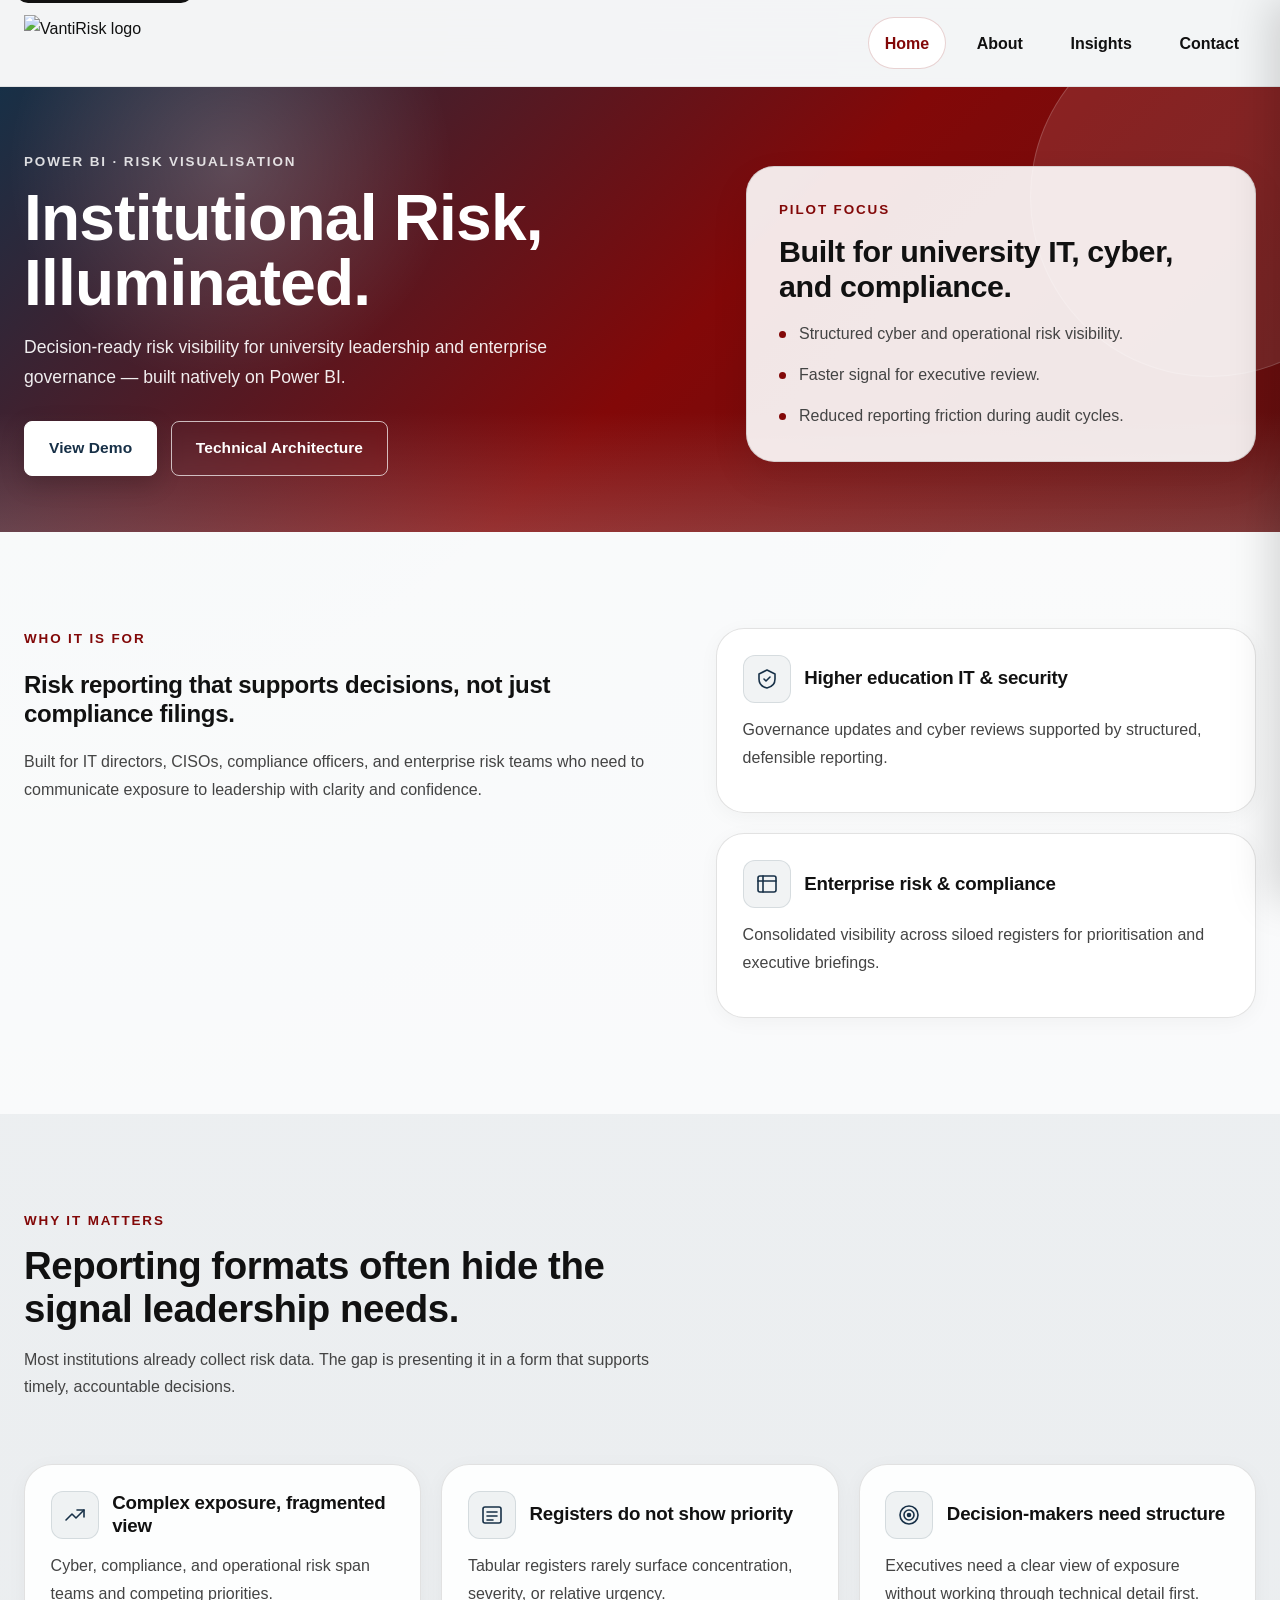
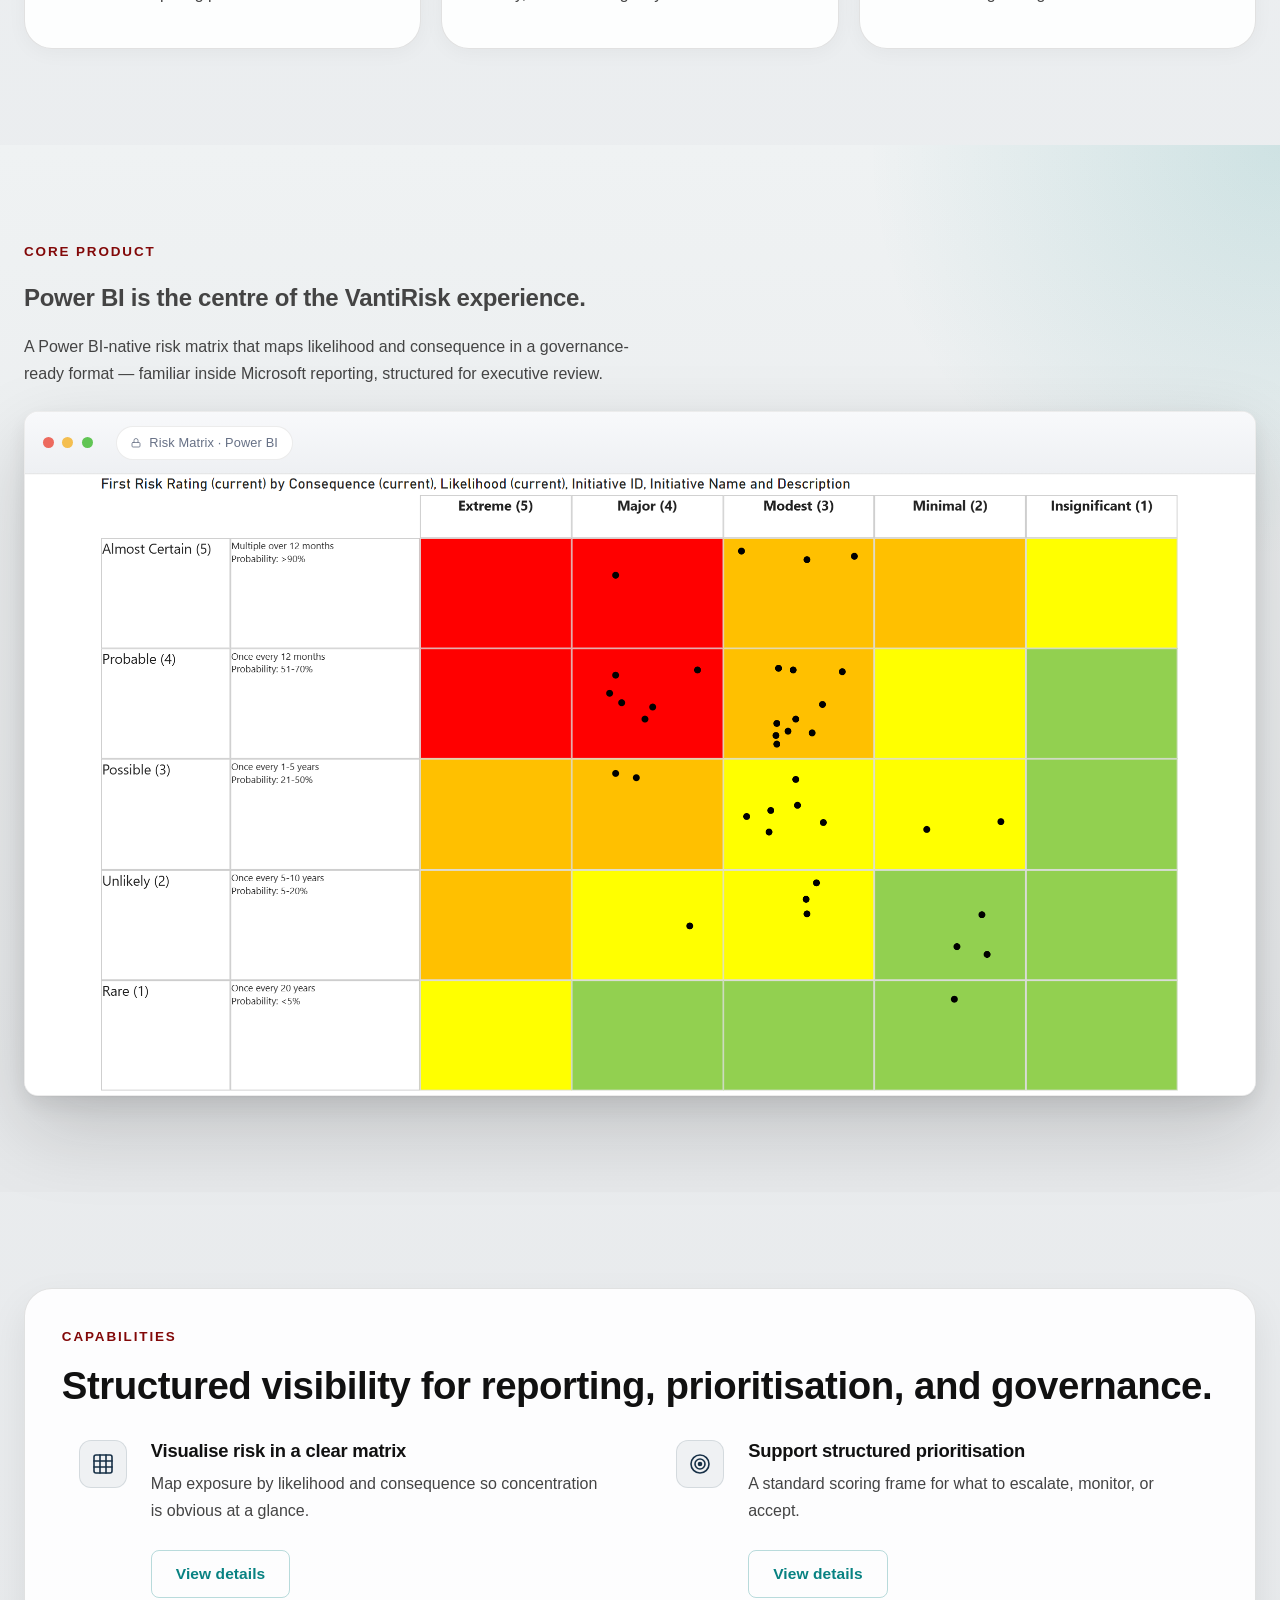
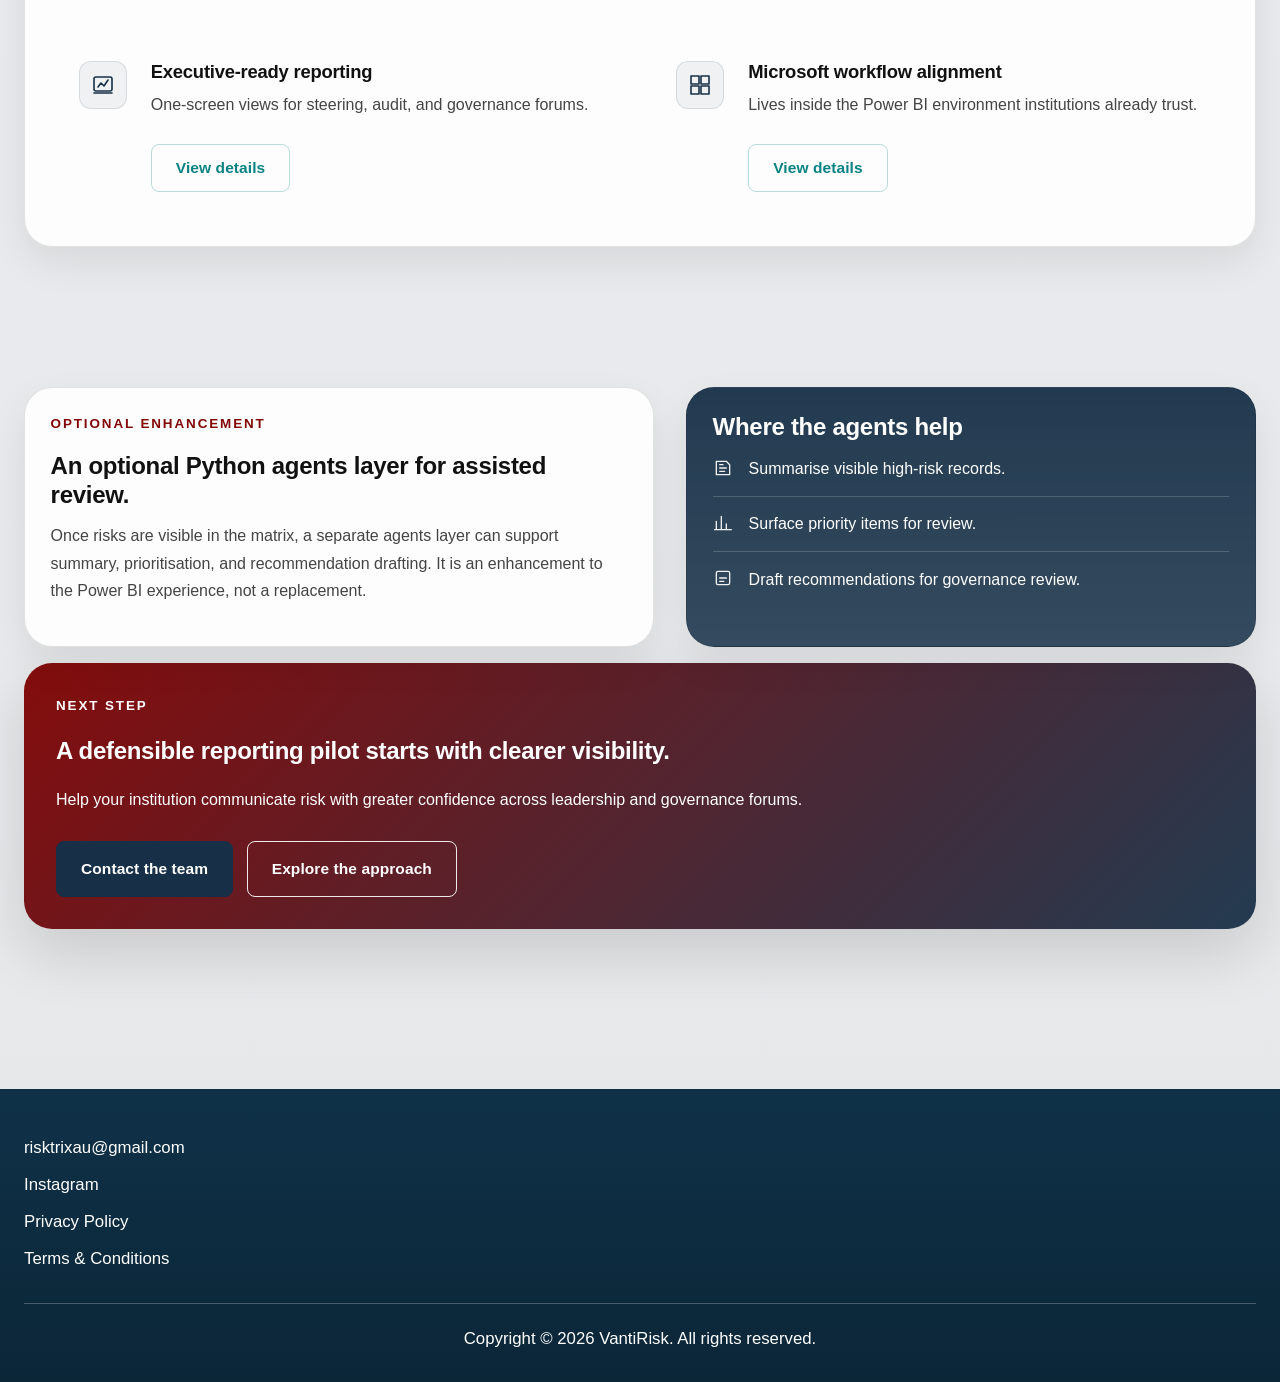
==== index.html @ 1dc01274 "catchup gitlab update" ====
<!doctype html>
<html lang="en">
<head>
    <meta charset="utf-8">
    <meta name="viewport" content="width=device-width, initial-scale=1">
    <meta name="description" content="VantiRisk is a Power BI-native risk visualisation solution for higher education and enterprise governance teams. Decision-ready reporting, prioritisation, and executive transparency.">
    <title>VantiRisk | Power BI Risk Visualisation</title>
    <link rel="stylesheet" href="css/styles.css">
</head>
<body>
    <a class="skip-link" href="#main">Skip to main content</a>
    <header class="site-header">
        <nav class="nav" aria-label="Primary">
            <a class="brand" href="index.html" aria-label="VantiRisk home">
                <img class="brand-mark" src="img/VantiRisk.png" alt="VantiRisk logo">
            </a>
            <div class="nav-actions">
                <ul class="nav-list">
                    <li><a href="index.html" aria-current="page">Home</a></li>
                    <li><a href="about.html">About</a></li>
                    <li><a href="post.html">Insights</a></li>
                    <li><a href="contact.html">Contact</a></li>
                </ul>
            </div>
        </nav>
    </header>

    <main id="main" class="main-shell" tabindex="-1">
        <section class="page-hero hero-arc" aria-labelledby="hero-title">
            <div class="page-hero-inner hero-arc-inner">
                <div class="cover-copy">
                    <p class="eyebrow eyebrow-light">Power BI &middot; Risk Visualisation</p>
                    <h1 id="hero-title">Institutional Risk, Illuminated.</h1>
                    <p class="hero-intro">Decision-ready risk visibility for university leadership and enterprise governance &mdash; built natively on Power BI.</p>
                    <div class="hero-actions">
                        <a class="button cover-button" href="#platform-view">View Demo</a>
                        <a class="button cutout-button" href="about.html">Technical Architecture</a>
                    </div>
                </div>
                <aside class="hero-preview" aria-label="Pilot focus">
                    <div class="preview-card hero-kpi-card">
                        <p class="eyebrow">Pilot focus</p>
                        <h2>Built for university IT, cyber, and compliance.</h2>
                        <ul class="highlight-list">
                            <li>Structured cyber and operational risk visibility.</li>
                            <li>Faster signal for executive review.</li>
                            <li>Reduced reporting friction during audit cycles.</li>
                        </ul>
                    </div>
                </aside>
            </div>
        </section>

        <section class="story-panel" aria-labelledby="audience-title">
            <div class="story-layout audience-layout">
                <div class="story-copy">
                    <p class="eyebrow">Who it is for</p>
                    <h2 id="audience-title">Risk reporting that supports decisions, not just compliance filings.</h2>
                    <p>Built for IT directors, CISOs, compliance officers, and enterprise risk teams who need to communicate exposure to leadership with clarity and confidence.</p>
                </div>
                <div class="audience-grid" aria-label="Audience pain points">
                    <article class="info-card">
                        <div class="card-head">
                            <span class="icon icon-tile" aria-hidden="true">
                                <svg viewBox="0 0 24 24"><path d="M12 3l8 4v5c0 5-3.5 8-8 9-4.5-1-8-4-8-9V7l8-4z"/><path d="M9 12l2 2 4-4"/></svg>
                            </span>
                            <h3>Higher education IT &amp; security</h3>
                        </div>
                        <p>Governance updates and cyber reviews supported by structured, defensible reporting.</p>
                    </article>
                    <article class="info-card">
                        <div class="card-head">
                            <span class="icon icon-tile" aria-hidden="true">
                                <svg viewBox="0 0 24 24"><rect x="3" y="4" width="18" height="16" rx="2"/><path d="M3 9h18M8 4v16"/></svg>
                            </span>
                            <h3>Enterprise risk &amp; compliance</h3>
                        </div>
                        <p>Consolidated visibility across siloed registers for prioritisation and executive briefings.</p>
                    </article>
                </div>
            </div>
        </section>

        <section class="problem-section" aria-labelledby="problem-title">
            <div class="section-shell">
                <div class="section-heading">
                    <p class="eyebrow">Why it matters</p>
                    <h2 id="problem-title">Reporting formats often hide the signal leadership needs.</h2>
                    <p>Most institutions already collect risk data. The gap is presenting it in a form that supports timely, accountable decisions.</p>
                </div>
                <div class="three-card-grid">
                    <article class="info-card">
                        <div class="card-head">
                            <span class="icon icon-tile" aria-hidden="true">
                                <svg viewBox="0 0 24 24"><path d="M3 17l6-6 4 4 8-8"/><path d="M14 7h7v7"/></svg>
                            </span>
                            <h3>Complex exposure, fragmented view</h3>
                        </div>
                        <p>Cyber, compliance, and operational risk span teams and competing priorities.</p>
                    </article>
                    <article class="info-card">
                        <div class="card-head">
                            <span class="icon icon-tile" aria-hidden="true">
                                <svg viewBox="0 0 24 24"><rect x="3" y="4" width="18" height="16" rx="2"/><path d="M7 9h10M7 13h10M7 17h6"/></svg>
                            </span>
                            <h3>Registers do not show priority</h3>
                        </div>
                        <p>Tabular registers rarely surface concentration, severity, or relative urgency.</p>
                    </article>
                    <article class="info-card">
                        <div class="card-head">
                            <span class="icon icon-tile" aria-hidden="true">
                                <svg viewBox="0 0 24 24"><circle cx="12" cy="12" r="9"/><circle cx="12" cy="12" r="5"/><circle cx="12" cy="12" r="1.5" fill="currentColor"/></svg>
                            </span>
                            <h3>Decision-makers need structure</h3>
                        </div>
                        <p>Executives need a clear view of exposure without working through technical detail first.</p>
                    </article>
                </div>
            </div>
        </section>

        <section id="platform-view" class="powerbi-section" aria-labelledby="powerbi-title">
            <div class="powerbi-shell">
                <div class="powerbi-copy">
                    <p class="eyebrow">Core product</p>
                    <h2 id="powerbi-title">Power BI is the centre of the VantiRisk experience.</h2>
                    <p class="powerbi-intro">A Power BI-native risk matrix that maps likelihood and consequence in a governance-ready format &mdash; familiar inside Microsoft reporting, structured for executive review.</p>
                </div>
                <div class="browser-mock" role="img" aria-label="VantiRisk Power BI dashboard preview">
                    <div class="browser-mock-bar" aria-hidden="true">
                        <span class="dot"></span>
                        <span class="dot"></span>
                        <span class="dot"></span>
                        <span class="browser-mock-tab">
                            <svg viewBox="0 0 24 24"><rect x="4" y="11" width="16" height="9" rx="2"/><path d="M8 11V7a4 4 0 018 0v4"/></svg>
                            Risk Matrix &middot; Power BI
                        </span>
                    </div>
                    <div class="browser-mock-body">
                        <img src="img/PB.png" alt="VantiRisk Power BI dashboard showing a risk matrix and supporting reporting visuals.">
                    </div>
                </div>
            </div>
        </section>

        <section class="features-panel" aria-labelledby="features-title">
            <div class="features-inner">
                <p class="eyebrow">Capabilities</p>
                <h2 id="features-title">Structured visibility for reporting, prioritisation, and governance.</h2>
                <div class="features-grid">
                    <article class="feature-item">
                        <span class="icon icon-tile" aria-hidden="true">
                            <svg viewBox="0 0 24 24"><rect x="3" y="3" width="18" height="18" rx="2"/><path d="M9 3v18M15 3v18M3 9h18M3 15h18"/></svg>
                        </span>
                        <div>
                            <h3>Visualise risk in a clear matrix</h3>
                            <p>Map exposure by likelihood and consequence so concentration is obvious at a glance.</p>
                            <button class="button subtle-button" type="button" onclick="openDrawer('feature-matrix')">View details</button>
                        </div>
                    </article>
                    <article class="feature-item">
                        <span class="icon icon-tile" aria-hidden="true">
                            <svg viewBox="0 0 24 24"><circle cx="12" cy="12" r="9"/><circle cx="12" cy="12" r="5"/><circle cx="12" cy="12" r="1.5" fill="currentColor"/></svg>
                        </span>
                        <div>
                            <h3>Support structured prioritisation</h3>
                            <p>A standard scoring frame for what to escalate, monitor, or accept.</p>
                            <button class="button subtle-button" type="button" onclick="openDrawer('feature-priority')">View details</button>
                        </div>
                    </article>
                    <article class="feature-item">
                        <span class="icon icon-tile" aria-hidden="true">
                            <svg viewBox="0 0 24 24"><rect x="3" y="4" width="18" height="14" rx="2"/><path d="M7 14l3-4 3 3 4-6"/><path d="M3 20h18"/></svg>
                        </span>
                        <div>
                            <h3>Executive-ready reporting</h3>
                            <p>One-screen views for steering, audit, and governance forums.</p>
                            <button class="button subtle-button" type="button" onclick="openDrawer('feature-reporting')">View details</button>
                        </div>
                    </article>
                    <article class="feature-item">
                        <span class="icon icon-tile" aria-hidden="true">
                            <svg viewBox="0 0 24 24"><rect x="3" y="3" width="8" height="8"/><rect x="13" y="3" width="8" height="8"/><rect x="3" y="13" width="8" height="8"/><rect x="13" y="13" width="8" height="8"/></svg>
                        </span>
                        <div>
                            <h3>Microsoft workflow alignment</h3>
                            <p>Lives inside the Power BI environment institutions already trust.</p>
                            <button class="button subtle-button" type="button" onclick="openDrawer('feature-microsoft')">View details</button>
                        </div>
                    </article>
                </div>
            </div>
        </section>

        <section class="split-layout extension-layout" aria-labelledby="extension-title">
            <article class="content-panel">
                <p class="eyebrow">Optional enhancement</p>
                <h2 id="extension-title">An optional Python agents layer for assisted review.</h2>
                <p>Once risks are visible in the matrix, a separate agents layer can support summary, prioritisation, and recommendation drafting. It is an enhancement to the Power BI experience, not a replacement.</p>
            </article>
            <aside class="content-panel accent-panel" aria-label="Where the agents help">
                <h2>Where the agents help</h2>
                <ul class="icon-list">
                    <li>
                        <span class="icon" aria-hidden="true">
                            <svg viewBox="0 0 24 24"><path d="M4 4h12l4 4v12H4z"/><path d="M8 12h8M8 16h6M8 8h4"/></svg>
                        </span>
                        <span>Summarise visible high-risk records.</span>
                    </li>
                    <li>
                        <span class="icon" aria-hidden="true">
                            <svg viewBox="0 0 24 24"><path d="M4 20V10M10 20V4M16 20v-7M22 20H2"/></svg>
                        </span>
                        <span>Surface priority items for review.</span>
                    </li>
                    <li>
                        <span class="icon" aria-hidden="true">
                            <svg viewBox="0 0 24 24"><rect x="4" y="4" width="16" height="16" rx="2"/><path d="M8 12h8M8 16h5"/></svg>
                        </span>
                        <span>Draft recommendations for governance review.</span>
                    </li>
                </ul>
            </aside>
        </section>

        <section class="about-cta-section" aria-labelledby="cta-title">
            <div class="about-cta-shell">
                <p class="eyebrow">Next step</p>
                <h2 id="cta-title">A defensible reporting pilot starts with clearer visibility.</h2>
                <p>Help your institution communicate risk with greater confidence across leadership and governance forums.</p>
                <div class="hero-actions">
                    <a class="button" href="contact.html">Contact the team</a>
                    <a class="button secondary-button about-secondary-button" href="about.html">Explore the approach</a>
                </div>
            </div>
        </section>
    </main>

    <div class="drawer-overlay" id="drawer-overlay" onclick="closeDrawer()"></div>
    <div class="article-drawer" id="article-drawer" role="dialog" aria-modal="true" aria-labelledby="drawer-title">
        <button class="drawer-close-btn" type="button" onclick="closeDrawer()" aria-label="Back to features">
            <span>&larr;</span> Back to features
        </button>
        <div id="drawer-content"></div>
    </div>

    <script>
        let lastTrigger = null;

        const panels = {
            "feature-matrix": `
                <p class="eyebrow">Matrix logic</p>
                <h1 id="drawer-title">Visualise risk in a clear matrix</h1>
                <p>Every risk lands at a likelihood and consequence position on a single matrix. The result is a heatmap where concentration, severity, and outliers are visible without reading a register.</p>
                <p>This makes patterns easier to discuss. A cluster of medium operational risks reads very differently from a small number of high-impact cyber risks when both are shown side by side.</p>
            `,
            "feature-priority": `
                <p class="eyebrow">Prioritisation</p>
                <h1 id="drawer-title">Support structured prioritisation</h1>
                <p>A consistent matrix scoring frame gives every team a shared language for what is escalation-worthy, what needs monitoring, and what is acceptable for now.</p>
                <p>Combined with risk appetite thresholds, the matrix becomes a working triage tool rather than a static snapshot.</p>
            `,
            "feature-reporting": `
                <p class="eyebrow">Reporting</p>
                <h1 id="drawer-title">Executive-ready reporting</h1>
                <p>Leaders rarely have time to read a register. A reporting view shows where exposure sits and what is moving in a single screen.</p>
                <p>Useful in steering meetings, audit committees, cyber reviews, and compliance sessions where decisions depend on confident communication.</p>
            `,
            "feature-microsoft": `
                <p class="eyebrow">Microsoft fit</p>
                <h1 id="drawer-title">Microsoft workflow alignment</h1>
                <p>Built natively on Power BI so it lives next to existing reporting workspaces, governance dashboards, and Microsoft 365 access controls.</p>
                <p>No new tool to onboard, no separate platform for stakeholders to sign into &mdash; risk reporting stays inside the environment teams already use.</p>
            `
        };

        function openDrawer(panelId) {
            const drawer = document.getElementById("article-drawer");
            const overlay = document.getElementById("drawer-overlay");
            const content = document.getElementById("drawer-content");
            const closeBtn = drawer.querySelector(".drawer-close-btn");

            lastTrigger = document.activeElement;
            content.innerHTML = panels[panelId] || "<h1 id='drawer-title'>Content not found.</h1>";
            overlay.classList.add("is-active");
            drawer.classList.add("is-active");
            document.body.style.overflow = "hidden";
            if (closeBtn) closeBtn.focus();
        }

        function closeDrawer() {
            const drawer = document.getElementById("article-drawer");
            const overlay = document.getElementById("drawer-overlay");

            drawer.classList.remove("is-active");
            overlay.classList.remove("is-active");
            document.body.style.overflow = "";
            if (lastTrigger && typeof lastTrigger.focus === "function") {
                lastTrigger.focus();
            }
            lastTrigger = null;
        }

        document.addEventListener("keydown", function (e) {
            if (e.key !== "Escape") return;
            const drawer = document.getElementById("article-drawer");
            if (drawer && drawer.classList.contains("is-active")) closeDrawer();
        });
    </script>

    <footer class="site-footer">
        <div class="footer-inner">
            <div class="footer-top">
                <p><a href="mailto:risktrixau@gmail.com">risktrixau@gmail.com</a></p>
                <p><a href="https://www.instagram.com/risktrix?igsh=MTl5bHV0bXYxbXhoYg%3D%3D&utm_source=qr" target="_blank" rel="noreferrer">Instagram</a></p>
                <p><a href="privacy.html">Privacy Policy</a></p>
                <p><a href="terms.html">Terms &amp; Conditions</a></p>
            </div>
            <div class="footer-divider" aria-hidden="true"></div>
            <p class="footer-bottom">Copyright &copy; 2026 VantiRisk. All rights reserved.</p>
        </div>
    </footer>
</body>
</html>
---- css/styles.css ----
:root {
    --deep-red: #820808;
    --deep-red-dark: #5f0606;
    --black: #111111;
    --white: #ffffff;
    --light-grey: #e2e3e4;
    --soft-grey: #f4f5f6;
    --plain-grey: #444444;
    --muted-grey: #667085;
    --line-grey: rgba(17, 17, 17, 0.12);
    --teal: #088282;
    --navy: #173047;
    --site-width: 1240px;
    --radius-lg: 28px;
    --radius-md: 18px;
    --radius-sm: 12px;
    --shadow-lg: 0 24px 60px rgba(17, 17, 17, 0.14);
    --shadow-md: 0 16px 38px rgba(17, 17, 17, 0.08);
    --footer-font-size: 1.05rem;
}

*,
*::before,
*::after {
    box-sizing: border-box;
}

html {
    scroll-behavior: smooth;
}

body {
    margin: 0;
    font-family: -apple-system, BlinkMacSystemFont, "Segoe UI", Inter, Roboto, "Helvetica Neue", Arial, sans-serif;
    color: var(--plain-grey);
    background:
        radial-gradient(circle at top left, rgba(8, 130, 130, 0.05), transparent 24%),
        linear-gradient(180deg, #eef1f3 0%, #e6e8ea 100%);
    line-height: 1.7;
    font-size: 16px;
    -webkit-font-smoothing: antialiased;
    -moz-osx-font-smoothing: grayscale;
    overflow-x: hidden;
}

h1, h2, h3, h4 {
    line-height: 1.2;
    letter-spacing: -0.012em;
    font-weight: 600;
}

img {
    display: block;
    max-width: 100%;
}

a {
    color: var(--teal);
    text-decoration-thickness: 2px;
    text-underline-offset: 0.18em;
}

a:hover,
a:focus-visible {
    color: var(--deep-red);
}

:focus-visible {
    outline: 3px solid var(--teal);
    outline-offset: 3px;
}

.skip-link {
    position: absolute;
    left: 1rem;
    top: -3rem;
    z-index: 100;
    padding: 0.75rem 1rem;
    background: var(--black);
    color: var(--white);
    border-radius: var(--radius-sm);
}

.skip-link:focus {
    top: 1rem;
}

.site-header {
    position: sticky;
    top: 0;
    z-index: 20;
    background: rgba(244, 245, 246, 0.94);
    backdrop-filter: blur(18px);
    border-bottom: 1px solid rgba(17, 17, 17, 0.08);
}

.nav,
.footer-inner {
    width: min(calc(100% - 3rem), var(--site-width));
    margin: 0 auto;
}

.nav {
    display: flex;
    align-items: center;
    justify-content: space-between;
    gap: 1rem;
    padding: 0.95rem 0;
}

.nav-actions {
    display: flex;
    align-items: center;
    gap: 1rem;
}

.brand {
    display: inline-flex;
    align-items: center;
    color: var(--black);
    text-decoration: none;
}

.brand-mark {
    width: auto;
    max-width: 240px;
    height: 56px;
    object-fit: contain;
}

.eyebrow {
    margin: 0 0 0.75rem;
    font-size: 0.84rem;
    font-weight: 700;
    letter-spacing: 0.14em;
    text-transform: uppercase;
    color: var(--deep-red);
}

.eyebrow-light {
    color: rgba(255, 255, 255, 0.84);
}

.nav-list,
.legal-list,
.social-list,
.detail-list,
.highlight-list {
    list-style: none;
    margin: 0;
    padding: 0;
}

.nav-list,
.legal-list,
.social-list {
    display: flex;
    flex-wrap: wrap;
    gap: 0.85rem;
}

.nav-list a {
    display: inline-block;
    padding: 0.7rem 1rem;
    border: 1px solid transparent;
    border-radius: 999px;
    color: var(--black);
    text-decoration: none;
    font-size: 1rem;
    font-weight: 700;
}

.nav-list a:hover,
.nav-list a:focus-visible,
.nav-list a[aria-current="page"] {
    border-color: rgba(130, 8, 8, 0.18);
    background: var(--white);
    color: var(--deep-red);
}

.main-shell {
    width: 100%;
    padding: 0 0 4rem;
}

.page-hero,
.hero-arc {
    position: relative;
    overflow: hidden;
    background:
        radial-gradient(circle at 18% 18%, rgba(255, 255, 255, 0.18), transparent 20%),
        linear-gradient(135deg, var(--navy) 0%, var(--deep-red) 54%, #661111 100%);
}

.page-hero::before,
.hero-arc::before {
    content: "";
    position: absolute;
    inset: auto 0 0 0;
    height: 120px;
    background: linear-gradient(180deg, rgba(255, 255, 255, 0) 0%, rgba(244, 245, 246, 0.18) 100%);
}

.page-hero::after,
.hero-arc::after {
    content: "";
    position: absolute;
    right: -110px;
    top: -70px;
    width: 360px;
    height: 360px;
    border-radius: 50%;
    background: rgba(255, 255, 255, 0.1);
    border: 1px solid rgba(255, 255, 255, 0.18);
}

.page-hero-inner,
.hero-arc-inner,
.story-layout,
.features-inner,
.split-layout,
.register-panel,
.page-banner,
.legal-panel,
.contact-wide,
.footer-inner,
.section-shell,
.posts-shell {
    width: min(calc(100% - 3rem), var(--site-width));
    margin: 0 auto;
}

.hero-arc-inner {
    position: relative;
    z-index: 1;
    display: grid;
    grid-template-columns: minmax(0, 1.15fr) minmax(320px, 0.85fr);
    gap: 2rem;
    align-items: center;
    padding: 5rem 0 4.5rem;
}

.page-hero-inner {
    position: relative;
    z-index: 1;
    padding: 4rem 0 3.5rem;
}

.cover-copy h1,
.page-banner h1,
.legal-hero h1,
.legal-panel h1,
.contact-wide h1 {
    margin: 0 0 1rem;
    color: var(--white);
    font-size: clamp(3rem, 5vw, 4.9rem);
    line-height: 1.02;
}

.page-banner p:last-child,
.legal-hero p {
    max-width: 74ch;
    color: rgba(255, 255, 255, 0.9);
}

.legal-panel h1,
.content-panel h2,
.register-panel h2,
.story-copy h2,
.features-inner h2,
.contact-wide h2,
.legal-panel h2,
.section-heading h2,
.hero-kpi-card h2 {
    color: var(--black);
}

.hero-intro {
    max-width: 60ch;
    margin: 0;
    font-size: 1.1rem;
    color: rgba(255, 255, 255, 0.92);
}

.cover-tags {
    display: flex;
    flex-wrap: wrap;
    gap: 0.75rem;
    margin: 1.5rem 0 0;
}

.cover-tag {
    display: inline-flex;
    align-items: center;
    padding: 0.5rem 0.85rem;
    border-radius: 999px;
    color: var(--white);
    background: rgba(255, 255, 255, 0.12);
    border: 1px solid rgba(255, 255, 255, 0.16);
}

.hero-actions {
    display: flex;
    flex-wrap: wrap;
    gap: 0.85rem;
    margin-top: 1.75rem;
}

.button {
    display: inline-flex;
    align-items: center;
    justify-content: center;
    min-height: 48px;
    padding: 0.85rem 1.5rem;
    border: 1.5px solid var(--navy);
    border-radius: 8px;
    background: var(--navy);
    color: var(--white);
    font-weight: 600;
    font-size: 0.97rem;
    letter-spacing: 0.005em;
    text-decoration: none;
    cursor: pointer;
    transition: background-color 0.2s ease, border-color 0.2s ease, color 0.2s ease, transform 0.2s ease, box-shadow 0.2s ease;
}

.cover-button {
    background: var(--white);
    border-color: var(--white);
    color: var(--navy);
    box-shadow: 0 8px 24px rgba(0, 0, 0, 0.18);
}

.cutout-button {
    background: transparent;
    border-color: rgba(255, 255, 255, 0.7);
    color: var(--white);
    backdrop-filter: blur(6px);
}

.secondary-button {
    background: transparent;
    border-color: rgba(255, 255, 255, 0.84);
    color: var(--white);
}

.subtle-button {
    background: transparent;
    color: var(--teal);
    border-color: rgba(8, 130, 130, 0.28);
}

.button:hover,
.button:focus-visible {
    background: #0f2236;
    border-color: #0f2236;
    color: var(--white);
    transform: translateY(-1px);
    box-shadow: 0 12px 28px rgba(15, 34, 54, 0.3);
}

.cover-button:hover,
.cover-button:focus-visible {
    background: var(--white);
    border-color: var(--white);
    color: var(--deep-red);
    transform: translateY(-1px);
}

.cutout-button:hover,
.cutout-button:focus-visible {
    background: var(--white);
    border-color: var(--white);
    color: var(--navy);
    transform: translateY(-1px);
}

.secondary-button:hover,
.secondary-button:focus-visible {
    background: var(--white);
    border-color: var(--white);
    color: var(--navy);
}

.subtle-button:hover,
.subtle-button:focus-visible {
    background: var(--teal);
    border-color: var(--teal);
    color: var(--white);
}

.hero-preview {
    position: relative;
}

.preview-card,
.info-card,
.content-panel,
.about-card,
.about-steps-panel,
.accent-panel,
.features-inner,
.legal-panel {
    border-radius: var(--radius-lg);
    background: rgba(255, 255, 255, 0.9);
    border: 1px solid var(--line-grey);
    box-shadow: var(--shadow-md);
}

.hero-kpi-card {
    padding: 2rem;
}

.hero-kpi-card h2 {
    margin: 0 0 1rem;
    font-size: 1.9rem;
    line-height: 1.16;
}

.highlight-list {
    display: grid;
    gap: 0.85rem;
}

.highlight-list li {
    position: relative;
    padding-left: 1.25rem;
}

.highlight-list li::before {
    content: "";
    position: absolute;
    left: 0;
    top: 0.7rem;
    width: 0.45rem;
    height: 0.45rem;
    border-radius: 50%;
    background: var(--deep-red);
}

.story-panel {
    background: rgba(255, 255, 255, 0.72);
    padding: 6rem 0;
}

.story-layout {
    display: grid;
    grid-template-columns: 1.1fr 0.9fr;
    gap: 2rem;
    align-items: start;
}

.audience-grid,
.three-card-grid,
.about-card-grid {
    display: grid;
    gap: 1.25rem;
}

.audience-grid {
    grid-template-columns: 1fr;
}

.three-card-grid {
    grid-template-columns: repeat(3, minmax(0, 1fr));
    margin-top: 2rem;
}

.info-card,
.content-panel {
    padding: 1.6rem;
}

.info-card h3,
.content-panel h2,
.about-card h3 {
    margin: 0 0 0.8rem;
    color: var(--black);
}

.card-head {
    display: flex;
    align-items: center;
    gap: 0.85rem;
    margin: 0 0 0.85rem;
}

.card-head h3 {
    margin: 0;
}

.info-card .card-head + p,
.about-card .card-head + p {
    margin-top: 0;
}

.icon-list {
    list-style: none;
    margin: 0;
    padding: 0;
    display: grid;
    gap: 0.85rem;
}

.icon-list li {
    display: grid;
    grid-template-columns: 24px 1fr;
    gap: 0.75rem;
    align-items: start;
    padding-bottom: 0.85rem;
    border-bottom: 1px solid rgba(255, 255, 255, 0.18);
}

.icon-list li:last-child {
    border-bottom: 0;
    padding-bottom: 0;
}

.content-panel:not(.accent-panel) .icon-list li {
    border-bottom-color: rgba(17, 17, 17, 0.1);
}

.icon-list .icon {
    color: var(--teal);
    width: 20px;
    height: 20px;
    margin-top: 0.18rem;
}

.accent-panel .icon-list .icon {
    color: rgba(255, 255, 255, 0.92);
}

.story-copy p,
.features-inner p,
.content-panel p,
.register-panel p,
.legal-panel p,
.contact-wide p,
.info-card p {
    margin: 0 0 1rem;
}

.problem-section,
.powerbi-section,
.features-panel,
.about-intro-band,
.about-story-section,
.about-impact-section,
.about-cta-section {
    padding: 6rem 0;
}

.section-shell {
    display: grid;
    gap: 1rem;
}

.section-heading {
    max-width: 72ch;
}

.section-heading h2,
.features-inner h2 {
    margin: 0 0 1rem;
    font-size: clamp(2rem, 3vw, 3rem);
    line-height: 1.1;
}

.powerbi-section {
    background:
        radial-gradient(circle at top right, rgba(8, 130, 130, 0.14), transparent 25%),
        linear-gradient(180deg, #eff2f3 0%, #e6e8ea 100%);
}

.powerbi-shell {
    width: min(calc(100% - 3rem), var(--site-width));
    margin: 0 auto;
}

.powerbi-copy {
    margin-bottom: 1.5rem;
    max-width: 72ch;
}

.powerbi-intro {
    margin: 0;
}

.browser-mock {
    overflow: hidden;
    border-radius: 14px;
    background: var(--white);
    border: 1px solid rgba(17, 17, 17, 0.08);
    box-shadow:
        0 1px 2px rgba(17, 17, 17, 0.04),
        0 8px 22px rgba(17, 17, 17, 0.08),
        0 32px 80px rgba(17, 17, 17, 0.18);
    transform: translateZ(0);
}

.browser-mock-bar {
    display: flex;
    align-items: center;
    gap: 0.55rem;
    padding: 0.85rem 1.1rem;
    background: linear-gradient(180deg, #f8f9fb 0%, #eef0f3 100%);
    border-bottom: 1px solid rgba(17, 17, 17, 0.08);
}

.browser-mock-bar .dot {
    width: 11px;
    height: 11px;
    border-radius: 50%;
    background: #d6d8dc;
}

.browser-mock-bar .dot:nth-child(1) { background: #ed6a5e; }
.browser-mock-bar .dot:nth-child(2) { background: #f4be4f; }
.browser-mock-bar .dot:nth-child(3) { background: #61c554; }

.browser-mock-bar .browser-mock-tab {
    margin-left: 0.85rem;
    display: inline-flex;
    align-items: center;
    gap: 0.45rem;
    padding: 0.32rem 0.85rem;
    border-radius: 999px;
    background: var(--white);
    border: 1px solid rgba(17, 17, 17, 0.08);
    color: var(--muted-grey);
    font-size: 0.8rem;
    font-weight: 500;
    letter-spacing: 0.01em;
}

.browser-mock-bar .browser-mock-tab svg {
    width: 12px;
    height: 12px;
    stroke: currentColor;
    fill: none;
    stroke-width: 1.6;
    stroke-linecap: round;
    stroke-linejoin: round;
}

.browser-mock-body {
    background: var(--white);
}

.browser-mock-body img {
    display: block;
    width: 100%;
    height: auto;
}

.features-panel {
    background: transparent;
}

.features-inner {
    padding: 2.3rem;
}

.features-grid {
    display: grid;
    grid-template-columns: repeat(2, minmax(0, 1fr));
    gap: 1.8rem 2.4rem;
}

.feature-item {
    display: grid;
    grid-template-columns: 56px 1fr;
    gap: 1rem;
    align-items: start;
    padding: 1rem;
    border-radius: var(--radius-md);
    border: 1px solid transparent;
    background: transparent;
    transition: transform 0.25s ease, box-shadow 0.25s ease, border-color 0.25s ease, background-color 0.25s ease;
}

.feature-item:hover,
.feature-item:focus-within {
    transform: translateY(-4px);
    background: var(--white);
    border-color: rgba(23, 48, 71, 0.18);
    box-shadow: 0 14px 38px rgba(17, 17, 17, 0.1);
}

.info-card,
.about-card,
.post-entry {
    transition: transform 0.25s ease, box-shadow 0.25s ease, border-color 0.25s ease;
}

.info-card,
.about-card {
    box-shadow: 0 4px 20px rgba(17, 17, 17, 0.04);
}

.info-card:hover,
.info-card:focus-within,
.about-card:hover,
.about-card:focus-within,
.post-entry:hover,
.post-entry:focus-within {
    transform: translateY(-4px);
    box-shadow: 0 18px 44px rgba(17, 17, 17, 0.1);
    border-color: rgba(23, 48, 71, 0.18);
}

@media (prefers-reduced-motion: reduce) {
    .feature-item,
    .info-card,
    .about-card,
    .post-entry {
        transition: none;
    }

    .feature-item:hover,
    .feature-item:focus-within,
    .info-card:hover,
    .info-card:focus-within,
    .about-card:hover,
    .about-card:focus-within,
    .post-entry:hover,
    .post-entry:focus-within {
        transform: none;
    }
}

.feature-item h3 {
    margin: 0 0 0.5rem;
    color: var(--black);
    font-size: 1.15rem;
}

.feature-item .subtle-button {
    margin-top: 0.6rem;
}

.icon {
    display: inline-flex;
    align-items: center;
    justify-content: center;
    flex-shrink: 0;
    color: var(--navy);
}

.icon svg {
    width: 100%;
    height: 100%;
    stroke: currentColor;
    fill: none;
    stroke-width: 1.6;
    stroke-linecap: round;
    stroke-linejoin: round;
}

.icon-tile {
    width: 48px;
    height: 48px;
    border-radius: 12px;
    background: rgba(23, 48, 71, 0.06);
    border: 1px solid rgba(23, 48, 71, 0.12);
    color: var(--navy);
    display: inline-flex;
    align-items: center;
    justify-content: center;
}

.icon-tile svg {
    width: 24px;
    height: 24px;
}

.icon-inline {
    width: 18px;
    height: 18px;
    color: var(--teal);
    margin-right: 0.6rem;
    vertical-align: -3px;
}

.icon-bullet {
    width: 20px;
    height: 20px;
    color: var(--teal);
    flex-shrink: 0;
    margin-top: 0.18rem;
}

.split-layout,
.register-panel,
.page-banner,
.legal-hero,
.legal-panel,
.contact-wide {
    padding-top: 2.75rem;
}

.split-layout {
    display: grid;
    grid-template-columns: 1.05fr 0.95fr;
    gap: 2rem;
    width: min(calc(100% - 3rem), var(--site-width));
    margin: 0 auto;
    padding-bottom: 1rem;
}

.accent-panel {
    background: linear-gradient(180deg, rgba(23, 48, 71, 0.95), rgba(23, 48, 71, 0.86));
}

.accent-panel,
.accent-panel h2,
.accent-panel p,
.accent-panel li,
.accent-panel strong,
.accent-panel a {
    color: var(--white);
}

.detail-list {
    display: grid;
    gap: 0.9rem;
}

.detail-list li {
    padding-bottom: 0.9rem;
    border-bottom: 1px solid rgba(255, 255, 255, 0.18);
    overflow-wrap: anywhere;
}

.content-panel:not(.accent-panel) .detail-list li {
    border-bottom-color: rgba(17, 17, 17, 0.1);
}

.detail-list strong {
    color: var(--black);
}

.accent-panel .detail-list strong {
    color: var(--white);
}

.about-hero {
    padding-bottom: 4rem;
}

.about-intro-band {
    background: rgba(255, 255, 255, 0.76);
}

.about-intro-grid,
.about-section-shell,
.about-story-grid,
.about-impact-grid,
.about-cta-shell {
    width: min(calc(100% - 3rem), var(--site-width));
    margin: 0 auto;
}

.about-intro-grid,
.about-impact-grid {
    display: grid;
    grid-template-columns: 0.95fr 1.05fr;
    gap: 2.5rem;
    align-items: start;
}

.about-pillars {
    padding: 0 0 6rem;
}

.about-card-grid {
    grid-template-columns: repeat(3, minmax(0, 1fr));
    margin-top: 2rem;
    align-items: stretch;
}

.three-card-grid,
.audience-grid,
.features-grid {
    align-items: stretch;
}

.three-card-grid > .info-card,
.audience-grid > .info-card,
.about-card-grid > .about-card {
    display: flex;
    flex-direction: column;
    height: 100%;
}

.features-grid > .feature-item {
    height: 100%;
}

.about-card {
    min-height: 100%;
    padding: 1.5rem;
}

.about-card p,
.about-intro-grid p,
.about-story-copy p,
.about-steps-panel p,
.about-impact-copy p,
.about-cta-shell p {
    margin: 0 0 1rem;
}

.about-story-section {
    background: linear-gradient(180deg, rgba(255, 255, 255, 0.45) 0%, rgba(255, 255, 255, 0.14) 100%);
}

.about-story-grid {
    display: grid;
    grid-template-columns: 1.1fr 0.9fr;
    gap: 2rem;
    align-items: stretch;
}

.about-steps-panel {
    padding: 2rem;
}

.about-step-list {
    margin: 1rem 0 0;
    padding-left: 1.25rem;
    display: grid;
    gap: 0.85rem;
}

.about-impact-section {
    background: rgba(255, 255, 255, 0.72);
}

.about-impact-grid {
    align-items: center;
}

.about-impact-visual img {
    width: 100%;
}

.about-cta-section {
    padding-top: 0;
}

.about-cta-shell {
    padding: 2rem;
    border-radius: var(--radius-lg);
    background: linear-gradient(135deg, rgba(130, 8, 8, 0.98), rgba(23, 48, 71, 0.94));
    color: var(--white);
    box-shadow: var(--shadow-lg);
}

.about-cta-shell .eyebrow,
.about-cta-shell h2,
.about-cta-shell p {
    color: var(--white);
}

.about-secondary-button {
    border-color: rgba(255, 255, 255, 0.9);
    color: var(--white);
}

.posts-shell {
    max-width: 860px;
}

.posts-heading {
    margin-bottom: 2rem;
}

.post-entry {
    margin-bottom: 1.75rem;
    padding: 1.75rem;
    border-radius: var(--radius-lg);
    background: rgba(255, 255, 255, 0.92);
    border: 1px solid var(--line-grey);
    box-shadow: 0 4px 20px rgba(17, 17, 17, 0.04);
    display: grid;
    grid-template-columns: 56px 1fr;
    gap: 1.25rem;
    align-items: start;
}

.post-entry > .post-anchor {
    grid-column: 1;
    grid-row: 1 / span 4;
}

.post-entry > .post-meta,
.post-entry > h2,
.post-entry > p,
.post-entry > .button {
    grid-column: 2;
}

.post-meta {
    font-size: 0.88rem;
    color: var(--muted-grey);
    margin-bottom: 0.6rem;
    font-weight: 700;
    text-transform: uppercase;
    letter-spacing: 0.06em;
    display: flex;
    flex-wrap: wrap;
    align-items: center;
    gap: 0.4rem 0.9rem;
}

.post-meta .meta-item {
    display: inline-flex;
    align-items: center;
    gap: 0.35rem;
}

.post-meta .icon {
    width: 14px;
    height: 14px;
    color: var(--muted-grey);
}

.post-entry h2 {
    font-size: clamp(1.7rem, 2.8vw, 2.1rem);
    margin: 0.2rem 0 0.85rem;
    line-height: 1.2;
    color: var(--black);
}

.post-entry .button {
    align-self: start;
}

.button .arrow {
    margin-left: 0.5rem;
    display: inline-flex;
    align-items: center;
    transition: transform 0.2s ease;
}

.button .arrow svg {
    width: 14px;
    height: 14px;
    stroke: currentColor;
    fill: none;
    stroke-width: 2;
    stroke-linecap: round;
    stroke-linejoin: round;
}

.button:hover .arrow,
.button:focus-visible .arrow {
    transform: translateX(4px);
}

.post-entry p {
    margin-bottom: 1.5rem;
    font-size: 1.03rem;
}

.drawer-overlay {
    position: fixed;
    inset: 0;
    background: rgba(0, 0, 0, 0.44);
    z-index: 999;
    opacity: 0;
    visibility: hidden;
    transition: opacity 0.3s ease;
    backdrop-filter: blur(3px);
}

.drawer-overlay.is-active {
    opacity: 1;
    visibility: visible;
}

.article-drawer {
    position: fixed;
    top: 0;
    right: 0;
    width: 100%;
    max-width: 680px;
    height: 100vh;
    background: var(--white);
    box-shadow: -10px 0 40px rgba(0, 0, 0, 0.15);
    z-index: 1000;
    transform: translateX(100%);
    transition: transform 0.42s cubic-bezier(0.16, 1, 0.3, 1);
    overflow-y: auto;
    padding: 46px 38px;
    display: flex;
    flex-direction: column;
}

.article-drawer.is-active {
    transform: translateX(0);
}

.drawer-close-btn {
    align-self: flex-start;
    display: flex;
    align-items: center;
    gap: 10px;
    background: none;
    border: none;
    color: var(--teal);
    font-family: inherit;
    font-weight: 700;
    cursor: pointer;
    margin-bottom: 34px;
    padding: 0;
    font-size: 1rem;
    transition: gap 0.2s ease;
}

.drawer-close-btn:hover {
    gap: 14px;
}

#drawer-content h1 {
    font-size: clamp(2rem, 4vw, 2.8rem);
    line-height: 1.1;
    margin: 0 0 22px;
    color: var(--black);
}

#drawer-content .eyebrow {
    color: var(--teal);
    margin-bottom: 10px;
}

#drawer-content p {
    font-size: 1.08rem;
    line-height: 1.72;
    margin-bottom: 1.4rem;
    color: #333333;
}

.register-panel {
    padding-bottom: 5rem;
}

.register-form {
    display: grid;
    gap: 1rem;
    margin-top: 1.25rem;
}

.register-form input {
    width: 100%;
    padding: 0.95rem 1rem;
    border: 1px solid var(--plain-grey);
    border-radius: var(--radius-sm);
    background: var(--white);
    color: var(--black);
    font: inherit;
}

.legal-panel {
    padding: 2.75rem 2rem 2rem;
}

.site-footer {
    border-top: 0;
    background: linear-gradient(180deg, #0f3148 0%, #0b2637 100%);
    padding: 3rem 0 2rem;
}

.footer-inner {
    display: block;
    width: min(calc(100% - 3rem), var(--site-width));
    margin: 0 auto;
}

.footer-top {
    display: grid;
    gap: 0.9rem;
    justify-items: start;
    padding-bottom: 2rem;
}

.footer-top p {
    margin: 0;
    color: var(--white);
    font-size: var(--footer-font-size);
    line-height: 1.35;
}

.footer-top a {
    color: var(--white);
    text-decoration: none;
    overflow-wrap: anywhere;
}

.footer-top a:hover,
.footer-top a:focus-visible {
    color: rgba(255, 255, 255, 0.78);
}

.footer-divider {
    width: 100%;
    height: 1px;
    background: rgba(255, 255, 255, 0.24);
    margin: 0 0 1.5rem;
}

.footer-bottom {
    margin: 0;
    text-align: center;
    color: var(--white);
    font-size: var(--footer-font-size);
    line-height: 1.35;
}

.sr-only {
    position: absolute;
    width: 1px;
    height: 1px;
    padding: 0;
    margin: -1px;
    overflow: hidden;
    clip: rect(0, 0, 0, 0);
    white-space: nowrap;
    border: 0;
}

@media (max-width: 980px) {
    .hero-arc-inner,
    .story-layout,
    .features-grid,
    .split-layout,
    .about-intro-grid,
    .about-card-grid,
    .about-story-grid,
    .about-impact-grid,
    .three-card-grid {
        grid-template-columns: 1fr;
    }

    .nav,
    .nav-actions {
        flex-direction: column;
        align-items: stretch;
    }

    .nav {
        padding: 0.9rem 0 1.1rem;
    }

    .brand {
        justify-content: center;
    }

    .nav-list {
        justify-content: center;
    }

    .hero-arc-inner {
        padding: 3.5rem 0 3rem;
    }

    .page-hero-inner {
        padding: 3.25rem 0 3rem;
    }
}

@media (max-width: 620px) {
    .page-hero-inner,
    .hero-arc-inner,
    .story-layout,
    .features-inner,
    .split-layout,
    .register-panel,
    .page-banner,
    .legal-panel,
    .contact-wide,
    .footer-inner,
    .about-intro-grid,
    .about-section-shell,
    .about-story-grid,
    .about-impact-grid,
    .about-cta-shell,
    .section-shell,
    .posts-shell {
        width: min(calc(100% - 1.5rem), var(--site-width));
    }

    .site-header {
        position: static;
    }

    .nav {
        gap: 0.85rem;
    }

    .nav-actions {
        gap: 0.85rem;
    }

    .nav-list {
        width: 100%;
        justify-content: center;
        gap: 0.5rem;
    }

    .nav-list li {
        flex: 1 1 calc(50% - 0.5rem);
        min-width: 110px;
    }

    .nav-list a {
        width: 100%;
        padding: 0.7rem 0.8rem;
        text-align: center;
    }

    .brand-mark {
        max-width: 200px;
        height: 48px;
    }

    .hero-arc::after,
    .page-hero::after {
        width: 220px;
        height: 220px;
        right: -110px;
        top: -40px;
    }

    .hero-arc-inner {
        padding: 2.5rem 0;
    }

    .page-hero-inner {
        padding: 2.4rem 0 2.5rem;
    }

    .cover-copy h1,
    .page-banner h1,
    .legal-hero h1,
    .legal-panel h1,
    .contact-wide h1 {
        margin-bottom: 0.85rem;
        font-size: clamp(2.2rem, 10vw, 3.2rem);
        line-height: 1.08;
    }

    .hero-intro,
    .page-banner p,
    .legal-hero p,
    .legal-panel p,
    .content-panel p,
    .story-copy p,
    .detail-list li,
    .info-card p {
        font-size: 0.98rem;
    }

    .hero-actions {
        flex-direction: column;
        align-items: stretch;
    }

    .button {
        width: 100%;
    }

    .story-panel,
    .problem-section,
    .powerbi-section,
    .features-panel,
    .about-intro-band,
    .about-story-section,
    .about-impact-section,
    .about-cta-section {
        padding: 3.5rem 0;
    }

    .about-pillars {
        padding-bottom: 3.5rem;
    }

    .split-layout,
    .story-layout,
    .about-story-grid,
    .about-impact-grid,
    .about-intro-grid {
        gap: 1.35rem;
    }

    .split-layout,
    .register-panel,
    .page-banner,
    .legal-hero,
    .legal-panel,
    .contact-wide {
        padding-top: 2rem;
    }

    .feature-item {
        grid-template-columns: 48px 1fr;
        gap: 0.85rem;
    }

    .icon-tile {
        width: 44px;
        height: 44px;
    }

    .article-drawer {
        padding: 34px 24px;
    }
}

@media (max-width: 420px) {
    .nav,
    .footer-inner,
    .hero-arc-inner,
    .page-hero-inner,
    .story-layout,
    .features-inner,
    .split-layout,
    .register-panel,
    .page-banner,
    .legal-panel,
    .contact-wide,
    .about-intro-grid,
    .about-section-shell,
    .about-story-grid,
    .about-impact-grid,
    .about-cta-shell,
    .section-shell,
    .posts-shell {
        width: min(calc(100% - 1.25rem), var(--site-width));
    }

    .brand-mark {
        max-width: 180px;
        height: 42px;
    }

    .nav-list li {
        flex: 1 1 100%;
    }

    .eyebrow {
        font-size: 0.78rem;
    }

    .cover-copy h1,
    .page-banner h1,
    .legal-hero h1,
    .legal-panel h1,
    .contact-wide h1 {
        font-size: clamp(2rem, 11vw, 2.7rem);
    }

    .hero-kpi-card,
    .info-card,
    .content-panel,
    .about-card,
    .about-steps-panel,
    .about-cta-shell,
    .features-inner,
    .legal-panel {
        padding: 1.25rem;
    }
}
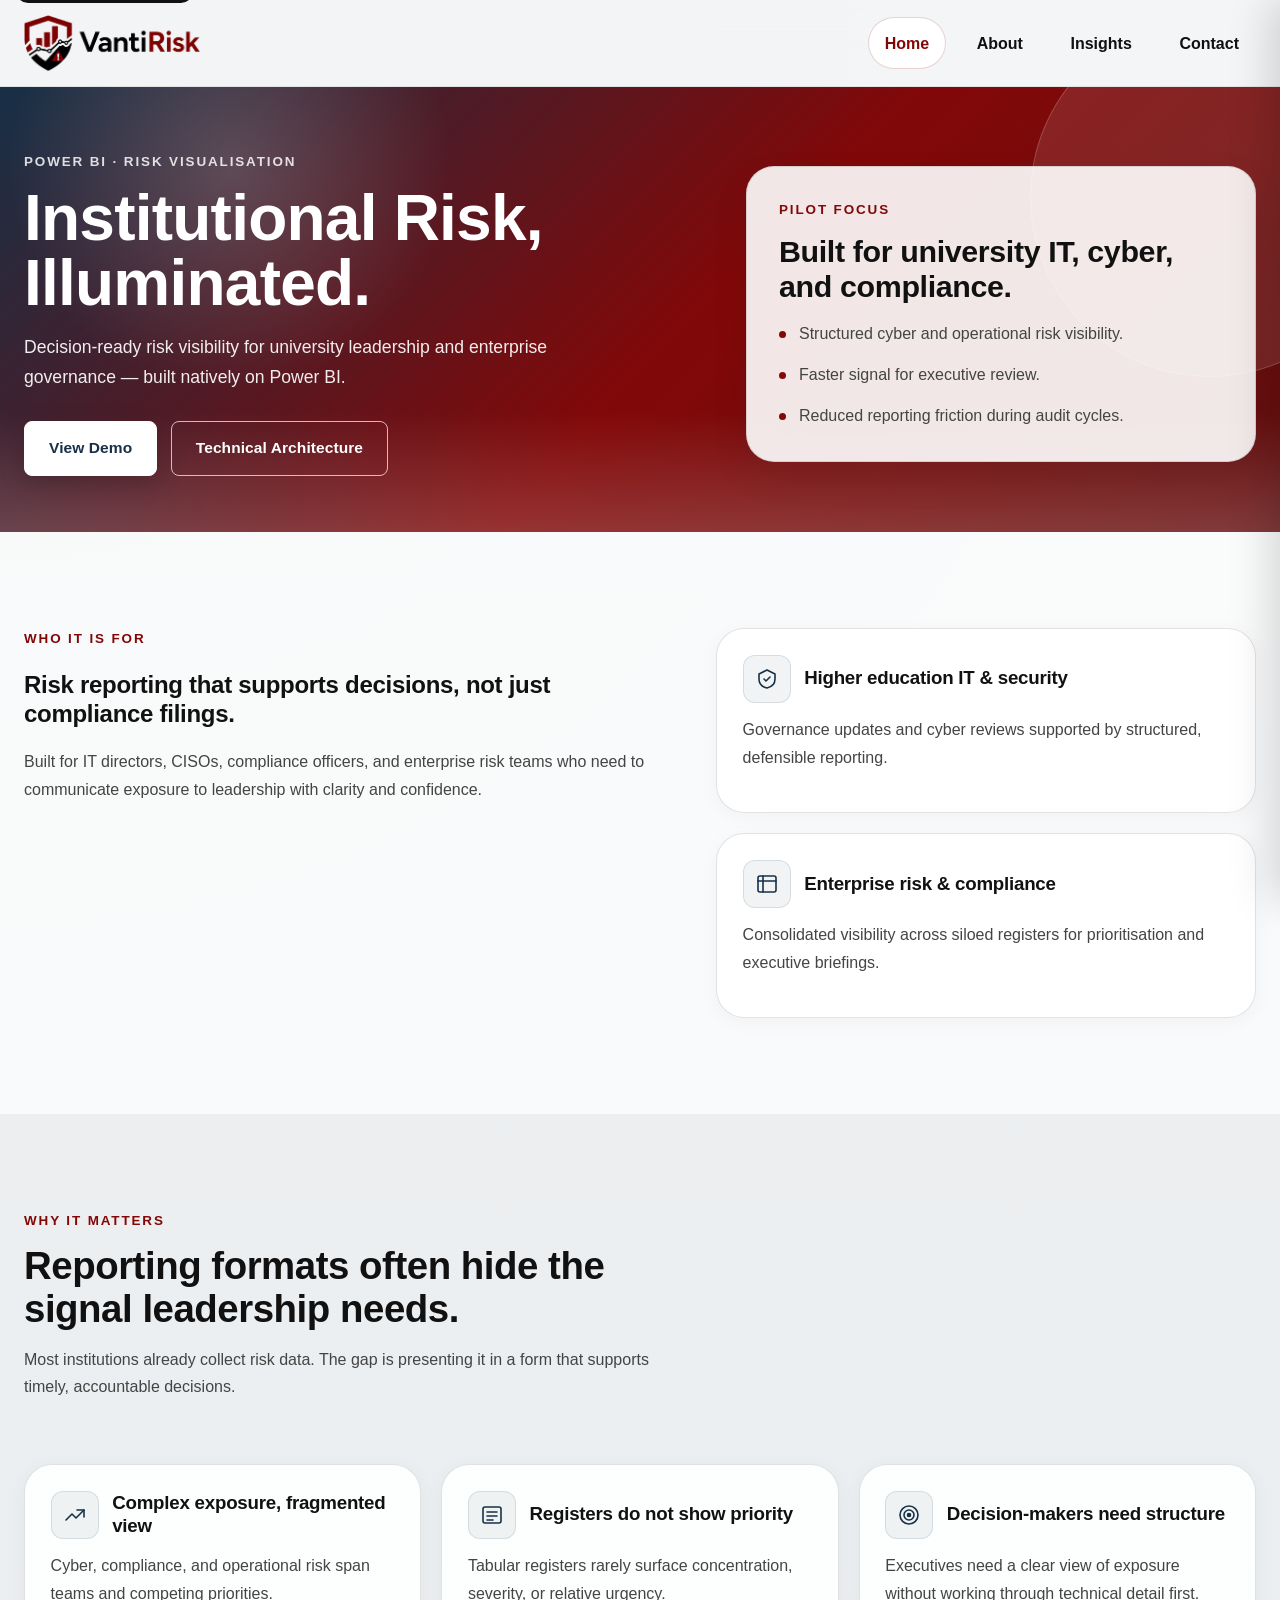
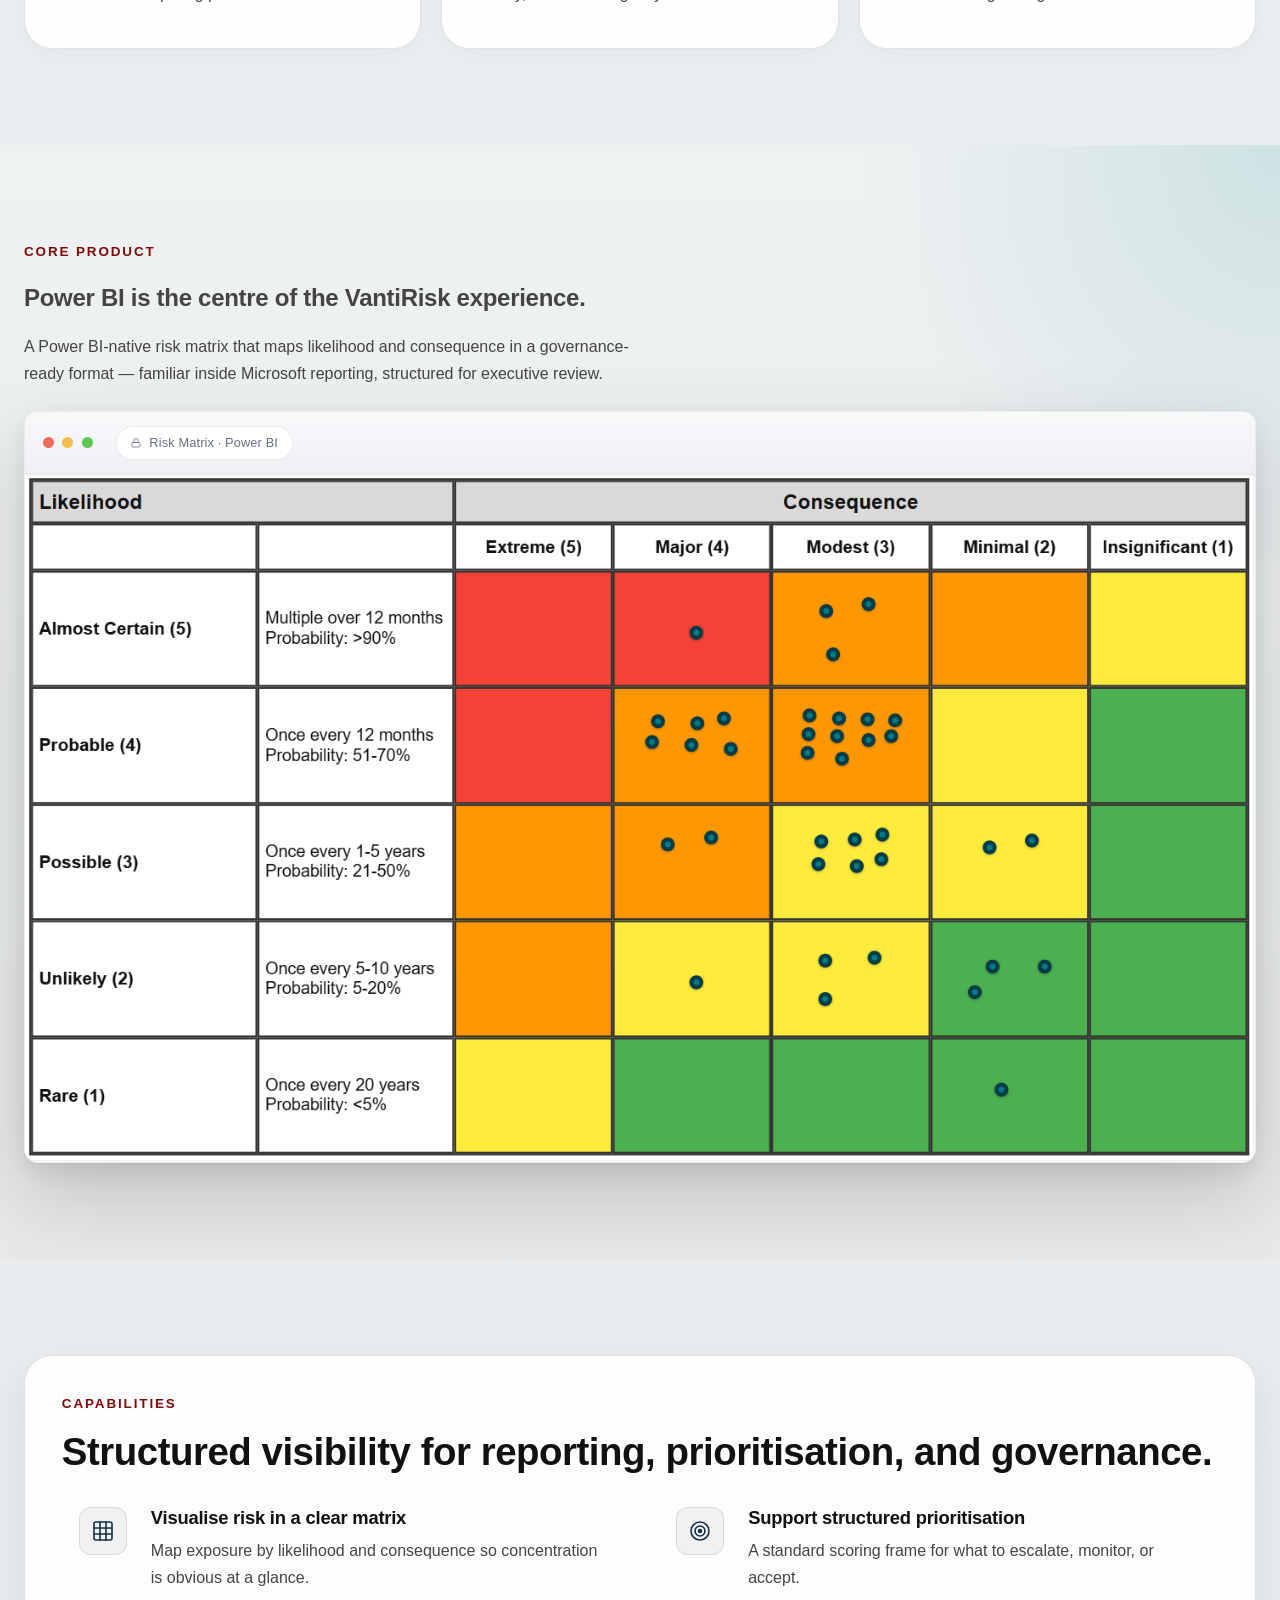
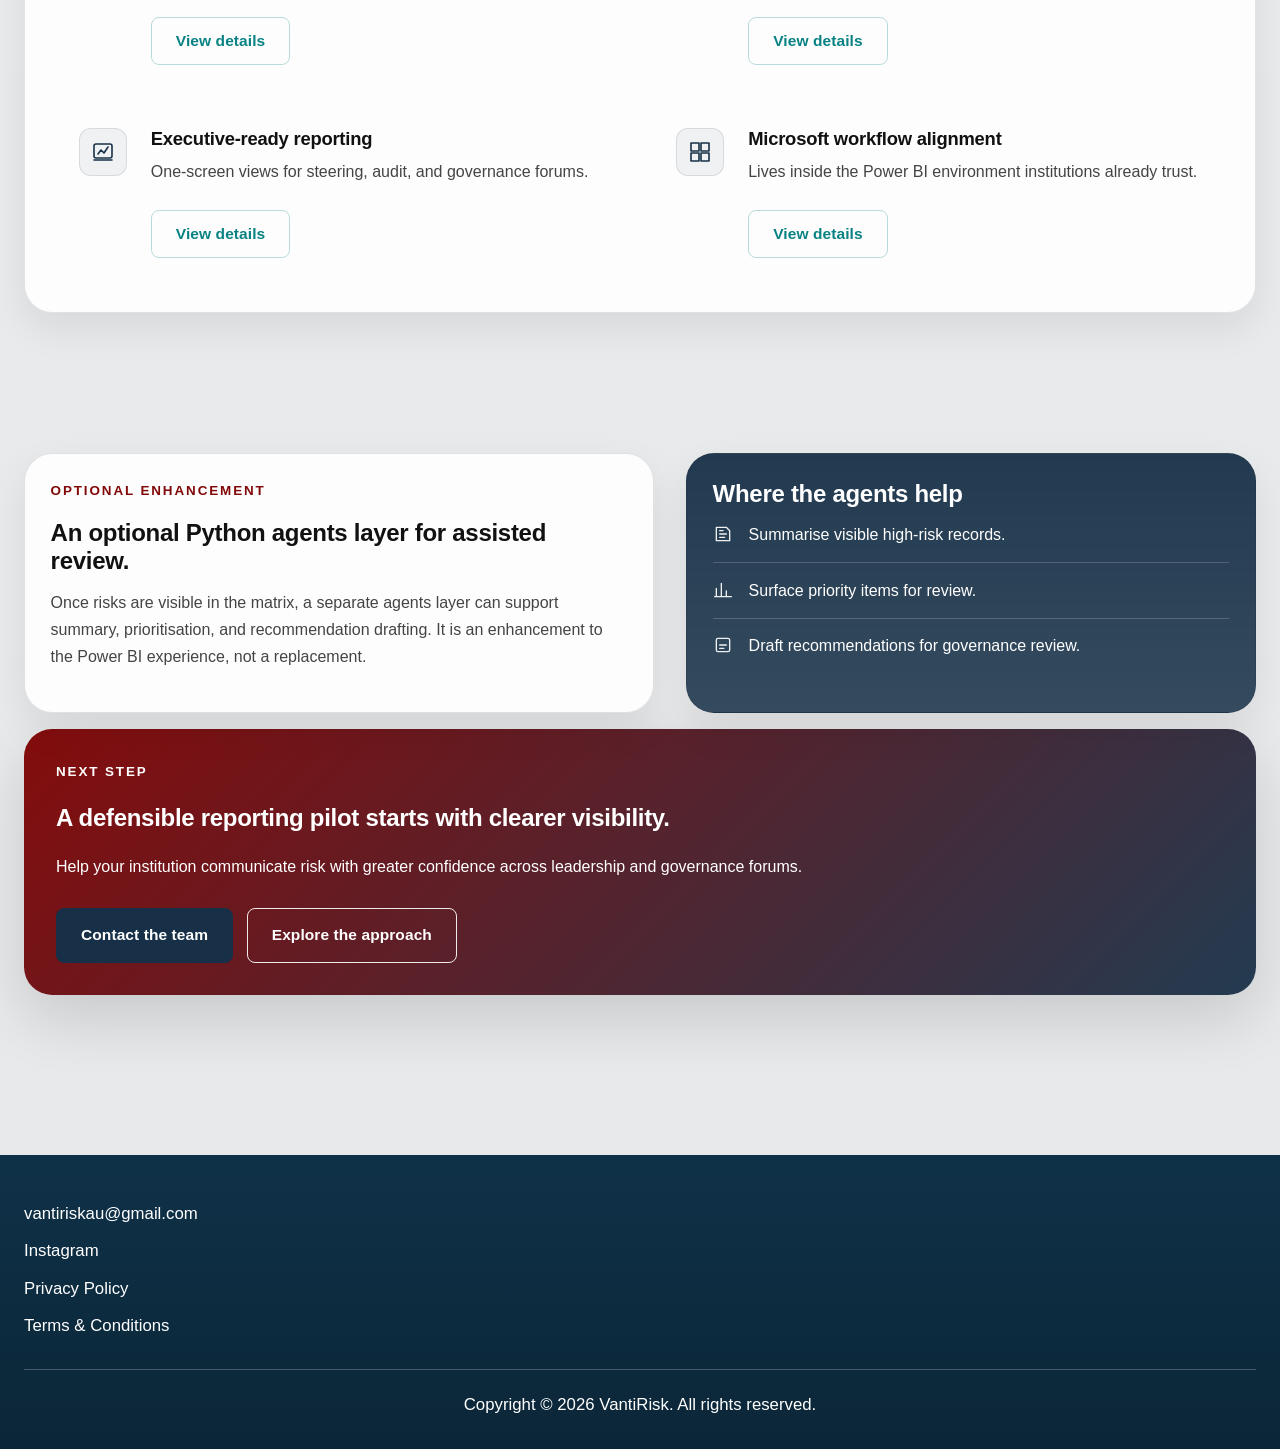
==== commit b87e23ef: "chore: update site components" ====
--- a/index.html
+++ b/index.html
@@ -312,8 +312,8 @@
     <footer class="site-footer">
         <div class="footer-inner">
             <div class="footer-top">
-                <p><a href="mailto:risktrixau@gmail.com">risktrixau@gmail.com</a></p>
-                <p><a href="https://www.instagram.com/risktrix?igsh=MTl5bHV0bXYxbXhoYg%3D%3D&utm_source=qr" target="_blank" rel="noreferrer">Instagram</a></p>
+                <p><a href="mailto:vantiriskau@gmail.com">vantiriskau@gmail.com</a></p>
+                <p><a href="https://www.instagram.com/vantirisk?igsh=cWp4eHF5Y3Fjd3U%3D&utm_source=qr" target="_blank" rel="noreferrer">Instagram</a></p>
                 <p><a href="privacy.html">Privacy Policy</a></p>
                 <p><a href="terms.html">Terms &amp; Conditions</a></p>
             </div>
